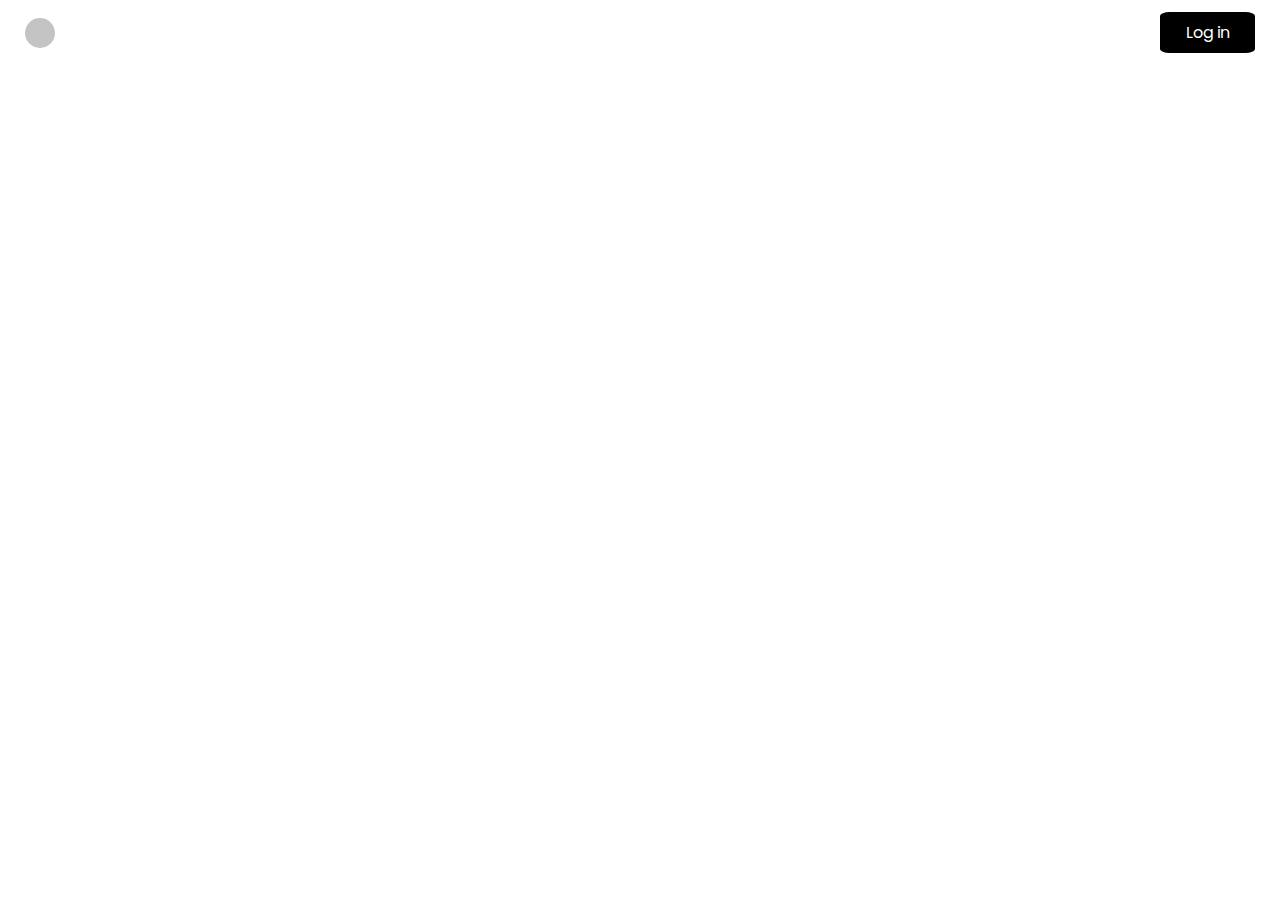
==== index.html @ 386122e3 "Create the header section" ====
<!DOCTYPE html>
<html lang="pt-BR">
<head>
    <meta charset="UTF-8">
    <meta name="viewport" content="width=device-width, initial-scale=1.0">
    <title>SignUp</title>
    <link rel="preconnect" href="https://fonts.googleapis.com">
    <link rel="preconnect" href="https://fonts.gstatic.com" crossorigin>
    <link href="https://fonts.googleapis.com/css2?family=Poppins:wght@200;300;400&display=swap" rel="stylesheet">
    <link rel="stylesheet" href="Css/reset.css">
    <link rel="stylesheet" href="Css/components/Main-Header.css">
    <link rel="stylesheet" href="Css/components/main-section.css">
</head>
<body>
    <header class="Main-Header">
        <div class="sphere">
            <span class="header-sphere"></span>
        </div>
        <a class="Main-button" href="">
            Log in
        </a>
    </header>

    <section class="main-section">
        <section class="description">
            
        </section>
    </section>
</body>
</html>
---- Css/components/Main-Header.css ----
.Main-Header {
    display: flex;
    justify-content: space-between;
    margin: 12px 25px;
}

.Main-Header .header-sphere {
    content: "";
    display: inline-block;
    background-color: #C4C4C4;
    border-radius: 50%;
    height: 30px;
    width: 30px;
}

.sphere {
    display: flex;
    align-items: center;
}

.Main-button {
    cursor: pointer;
    background-color: black;
    color: white;
    padding: 8px 25.5px;
    text-decoration: none;
    border-radius: 10%;
}
---- Css/components/main-section.css ----
.main-section {
    background-color: #1F1F1F;;
}
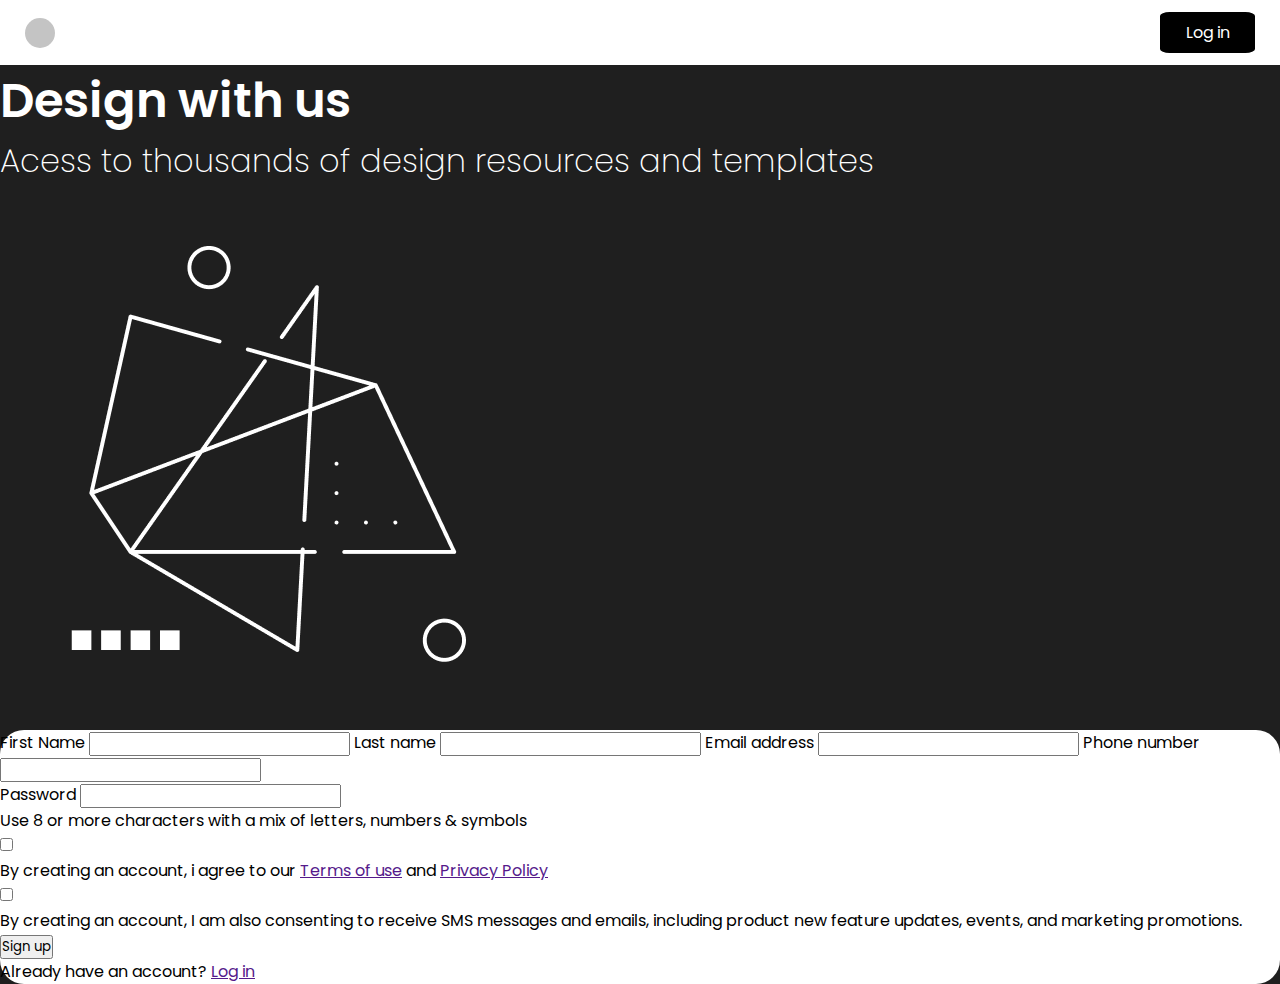
==== commit 122d5435: "Create the sign up section html, and part of description css" ====
--- a/index.html
+++ b/index.html
@@ -10,6 +10,8 @@
     <link rel="stylesheet" href="Css/reset.css">
     <link rel="stylesheet" href="Css/components/Main-Header.css">
     <link rel="stylesheet" href="Css/components/main-section.css">
+    <link rel="stylesheet" href="Css/components/main-title.css">
+    <link rel="stylesheet" href="Css/components/main-form.css">
 </head>
 <body>
     <header class="Main-Header">
@@ -23,7 +25,55 @@
 
     <section class="main-section">
         <section class="description">
-            
+            <h1 class="main-title">Design with us</h1>
+            <h3 class="main-title -second">Acess to thousands of design resources and templates</h3>
+            <figure>
+                <img src="Assets/img/Illustration.png" alt="Illustration">
+            </figure>
+        </section>
+        <section class="main-form">
+            <form action="">
+                <label for="FirNam">First Name</label>
+                <input type="text" name="First name" id="FirNam" required>
+
+                <label for="LasNam">Last name</label>
+                <input type="text" name="Last name" id="LasNam" required>
+
+                <label for="email">Email address</label>
+                <input type="email" name="Email" id="email" required>
+
+                <label for="PhoneNumber">Phone number</label>
+                <input type="tel" name="Last name" id="PhoneNumber" autocomplete="new-password" required>
+
+                <div>
+                    <label for="Password">Password</label>
+                    <input type="password" name="Last name" id="Password" required>
+                    <p>Use 8 or more characters with a mix of letters, numbers & symbols</p>
+                </div>
+                    
+                <div>
+                    <input type="checkbox" name="checkbox" id="checkbox">
+                    <p>
+                        By creating an account, i agree to our 
+                        <a href="">Terms of use</a>
+                        and 
+                        <a href="">Privacy Policy</a>
+                    </p>
+                    
+                </div>
+
+                <div>
+                    <input type="checkbox" name="checkbox" id="checkbox">
+                    <p>By creating an account, I am also consenting to receive SMS 
+                        messages and emails, including product new feature updates, 
+                        events, and marketing promotions.</p>
+                </div>
+
+                <div>
+                    <input type="submit" value="Sign up">
+                    <p>Already have an account? <a href="">Log in</a></p>
+                </div>
+            </form>
         </section>
     </section>
 </body>
--- a/Css/components/main-title.css
+++ b/Css/components/main-title.css
@@ -0,0 +1,10 @@
+.main-title {
+    color: white;
+    font-weight: 600;
+    font-size: 48px;
+}
+
+.main-title.-second {
+    font-size: 32px;
+    font-weight: 200;
+}--- a/Css/components/main-form.css
+++ b/Css/components/main-form.css
@@ -0,0 +1,4 @@
+.main-form {
+    background-color: white;
+    border-radius: 24px;
+}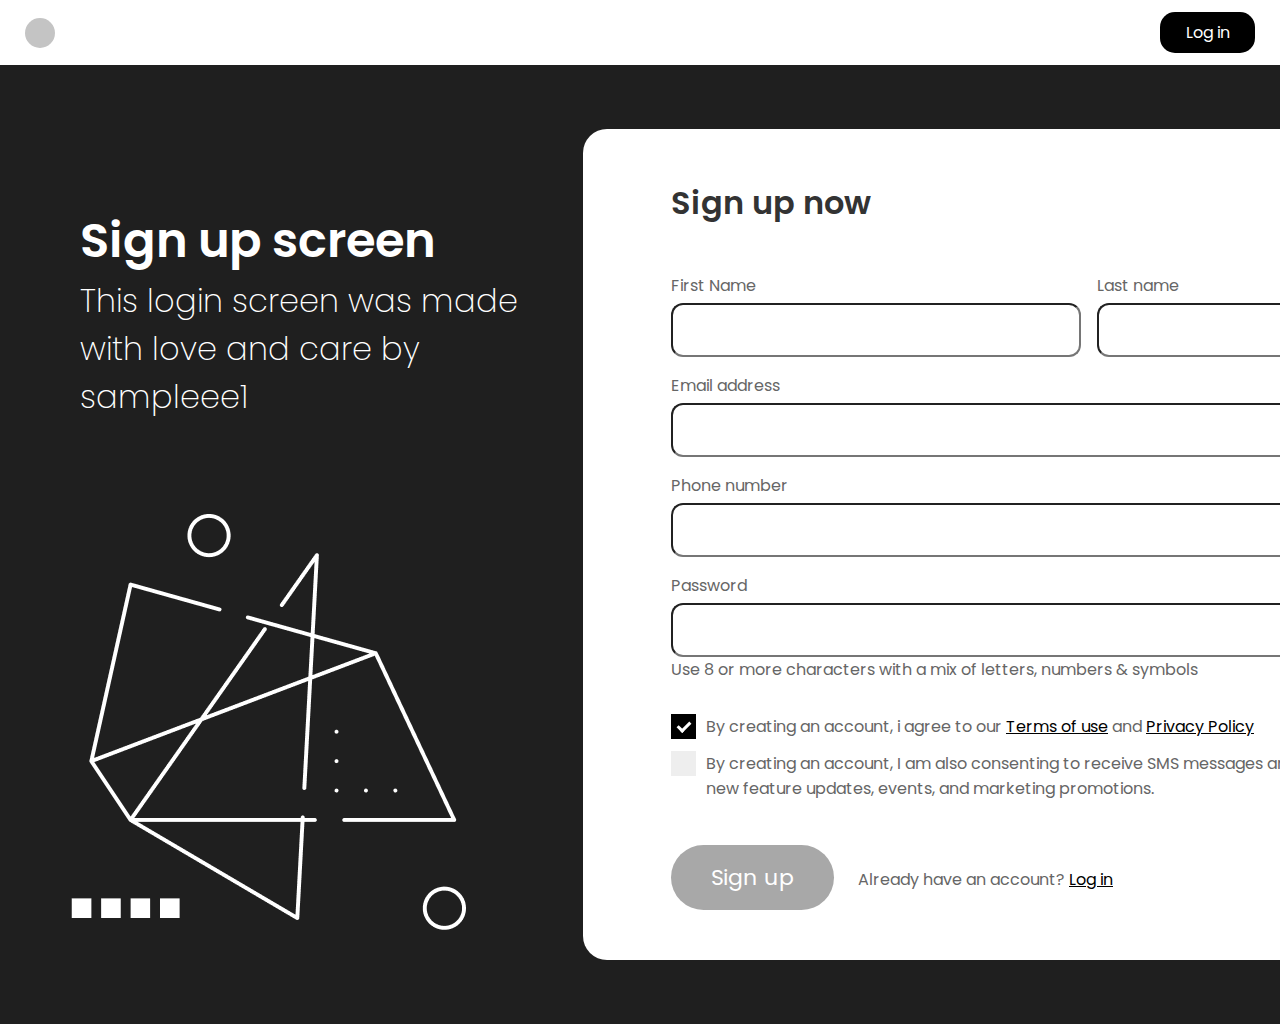
==== commit 0433e203: "Create the Sign-up CSS and stylize all." ====
--- a/index.html
+++ b/index.html
@@ -12,6 +12,7 @@
     <link rel="stylesheet" href="Css/components/main-section.css">
     <link rel="stylesheet" href="Css/components/main-title.css">
     <link rel="stylesheet" href="Css/components/main-form.css">
+    <link rel="stylesheet" href="Css/components/main-button.css">
 </head>
 <body>
     <header class="Main-Header">
@@ -25,53 +26,70 @@
 
     <section class="main-section">
         <section class="description">
-            <h1 class="main-title">Design with us</h1>
-            <h3 class="main-title -second">Acess to thousands of design resources and templates</h3>
+            <div class="description2">
+                <h1 class="main-title">Sign up screen</h1>
+                <h3 class="main-title -h3">This login screen was made with love and care by sampleee1</h3>
+            </div>
             <figure>
                 <img src="Assets/img/Illustration.png" alt="Illustration">
             </figure>
         </section>
+
         <section class="main-form">
             <form action="">
-                <label for="FirNam">First Name</label>
-                <input type="text" name="First name" id="FirNam" required>
+                <h1 class="main-title -second">Sign up now</h1>
 
-                <label for="LasNam">Last name</label>
-                <input type="text" name="Last name" id="LasNam" required>
+                <div class="main-name">
+                    <div class="components">
+                        <label for="FirNam">First Name</label>
+                        <input type="text" name="First name" id="FirNam" required>
+                    </div>
 
-                <label for="email">Email address</label>
-                <input type="email" name="Email" id="email" required>
+                    <div class="components">
+                        <label for="LasNam">Last name</label>
+                        <input type="text" name="Last name" id="LasNam" required>
+                    </div>
+                </div>
 
-                <label for="PhoneNumber">Phone number</label>
-                <input type="tel" name="Last name" id="PhoneNumber" autocomplete="new-password" required>
+                <div class="components">
+                    <label for="email">Email address</label>
+                    <input type="email" name="Email" id="email" required>
+                </div>
+                
+                <div class="components">
+                    <label for="PhoneNumber">Phone number</label>
+                    <input type="tel" name="Last name" id="PhoneNumber" autocomplete="new-password" required>
+                </div>
 
-                <div>
+                <div class="components">
                     <label for="Password">Password</label>
                     <input type="password" name="Last name" id="Password" required>
-                    <p>Use 8 or more characters with a mix of letters, numbers & symbols</p>
                 </div>
+                <p> Use 8 or more characters with a mix of letters, numbers & symbols</p>
                     
-                <div>
-                    <input type="checkbox" name="checkbox" id="checkbox">
-                    <p>
-                        By creating an account, i agree to our 
-                        <a href="">Terms of use</a>
-                        and 
-                        <a href="">Privacy Policy</a>
-                    </p>
-                    
+                <div class="main-terms">
+
+                    <label class="container">
+                        <input type="checkbox" id="checkbox" checked disabled>
+                            By creating an account, i agree to our 
+                            <a href="behuman.html" target="_blank">Terms of use</a>
+                            and 
+                            <a href="Privacy-policy.html" target="_blank">Privacy Policy</a>
+                        <span class="checkmark"></span>
+                    </label>
+
+                    <label class="container">
+                        <input type="checkbox" id="checkbox" required>
+                        By creating an account, I am also consenting to receive SMS 
+                        messages and emails, including product new feature updates, 
+                        events, and marketing promotions.
+                        <span class="checkmark"></span>
+                    </label>
                 </div>
 
-                <div>
-                    <input type="checkbox" name="checkbox" id="checkbox">
-                    <p>By creating an account, I am also consenting to receive SMS 
-                        messages and emails, including product new feature updates, 
-                        events, and marketing promotions.</p>
-                </div>
-
-                <div>
-                    <input type="submit" value="Sign up">
-                    <p>Already have an account? <a href="">Log in</a></p>
+                <div class="main-submit">
+                    <input class="Main-button -submit" type="submit" value="Sign up">
+                    <p> Already have an account? <a href="">Log in</a></p>
                 </div>
             </form>
         </section>
--- a/Css/components/Main-Header.css
+++ b/Css/components/Main-Header.css
@@ -16,13 +16,4 @@
 .sphere {
     display: flex;
     align-items: center;
-}
-
-.Main-button {
-    cursor: pointer;
-    background-color: black;
-    color: white;
-    padding: 8px 25.5px;
-    text-decoration: none;
-    border-radius: 10%;
 }--- a/Css/components/main-section.css
+++ b/Css/components/main-section.css
@@ -1,3 +1,17 @@
 .main-section {
+    display: flex;
     background-color: #1F1F1F;;
+    justify-content: space-between;
+}
+
+.main-section .description {
+    display: flex;
+    flex-direction: column;
+    justify-content: center;
+}
+
+.main-section  .description2 {
+    margin-top: 114px;
+    margin-left: 80px;
+    margin-bottom: 32px;
 }--- a/Css/components/main-title.css
+++ b/Css/components/main-title.css
@@ -4,7 +4,13 @@
     font-size: 48px;
 }
 
+.main-title.-h3 {
+    font-size: 32px;
+    font-weight: 200;
+}
+
 .main-title.-second {
     font-size: 32px;
-    font-weight: 200;
+    color: #333;
+    margin-bottom: 30px;
 }--- a/Css/components/main-form.css
+++ b/Css/components/main-form.css
@@ -1,4 +1,99 @@
 .main-form {
     background-color: white;
     border-radius: 24px;
+    margin: 64px 45px;
+    padding: 50px 88px;
+}
+
+.main-form .main-name {
+    display: flex;
+    gap: 16px;
+}
+
+.main-form .components {
+    display: flex;
+    row-gap: 5px;
+    flex-direction: column;
+    margin-top: 16px;
+}
+
+.main-form .components input {
+    padding: 0 10px;
+    height: 50px;
+    font-size: 20px;
+    border-radius: 12px;
+
+}
+
+.main-form .main-terms {
+    margin: 32px 0;
+}
+
+.main-form a {
+    color: black;
+}
+
+.main-form .main-terms .container {
+    display: block;
+    position: relative;
+    padding-left: 35px;
+    padding-bottom: 12px;
+    cursor: pointer;
+    -webkit-user-select: none;
+    -moz-user-select: none;
+    -ms-user-select: none;
+    user-select: none;
+}
+
+.main-form .main-terms .container input {
+    position: absolute;
+    opacity: 0;
+    cursor: pointer;
+    width: 0;
+    height: 0;
+}
+
+.main-form .main-terms .container .checkmark {
+    position: absolute;
+    top: 0;
+    left: 0;
+    height: 25px;
+    width: 25px;
+    background-color: #eee;
+}
+
+.main-form .main-terms .container:hover input ~ .checkmark {
+    background-color: #ccc;
+}
+
+.main-form .main-terms .container input:checked ~ .checkmark {
+    background-color: black;
+}
+
+.main-form .main-terms .container .checkmark::after {
+    content: "";
+    position: relative;
+    display: none;
+}
+
+.main-form .main-terms .container input:checked ~ .checkmark::after {
+    display: block;
+}
+
+.container .checkmark:after {
+    border: solid white;
+    left: 9px;
+    top: 5px;
+    width: 5px;
+    height: 10px;
+    border-width: 0 3px 3px 0;
+    -webkit-transform: rotate(45deg);
+    -ms-transform: rotate(45deg);
+    transform: rotate(45deg);
+}
+
+.main-form .main-submit {
+    display: flex;
+    align-items: baseline;
+    gap: 24px;
 }--- a/Css/components/main-button.css
+++ b/Css/components/main-button.css
@@ -0,0 +1,21 @@
+.Main-button {
+    cursor: pointer;
+    background-color: black;
+    color: white;
+    padding: 8px 25.5px;
+    text-decoration: none;
+    border-radius: 15px;
+}
+
+.Main-button.-submit {
+    padding: 16px 40px;
+    font-size: 22px;
+    background-color: #a8a8a8;
+    border: none;
+    border-radius: 40px;
+}
+
+.Main-button.-submit:hover {
+    transition: all 0.5s;
+    background-color: black;
+}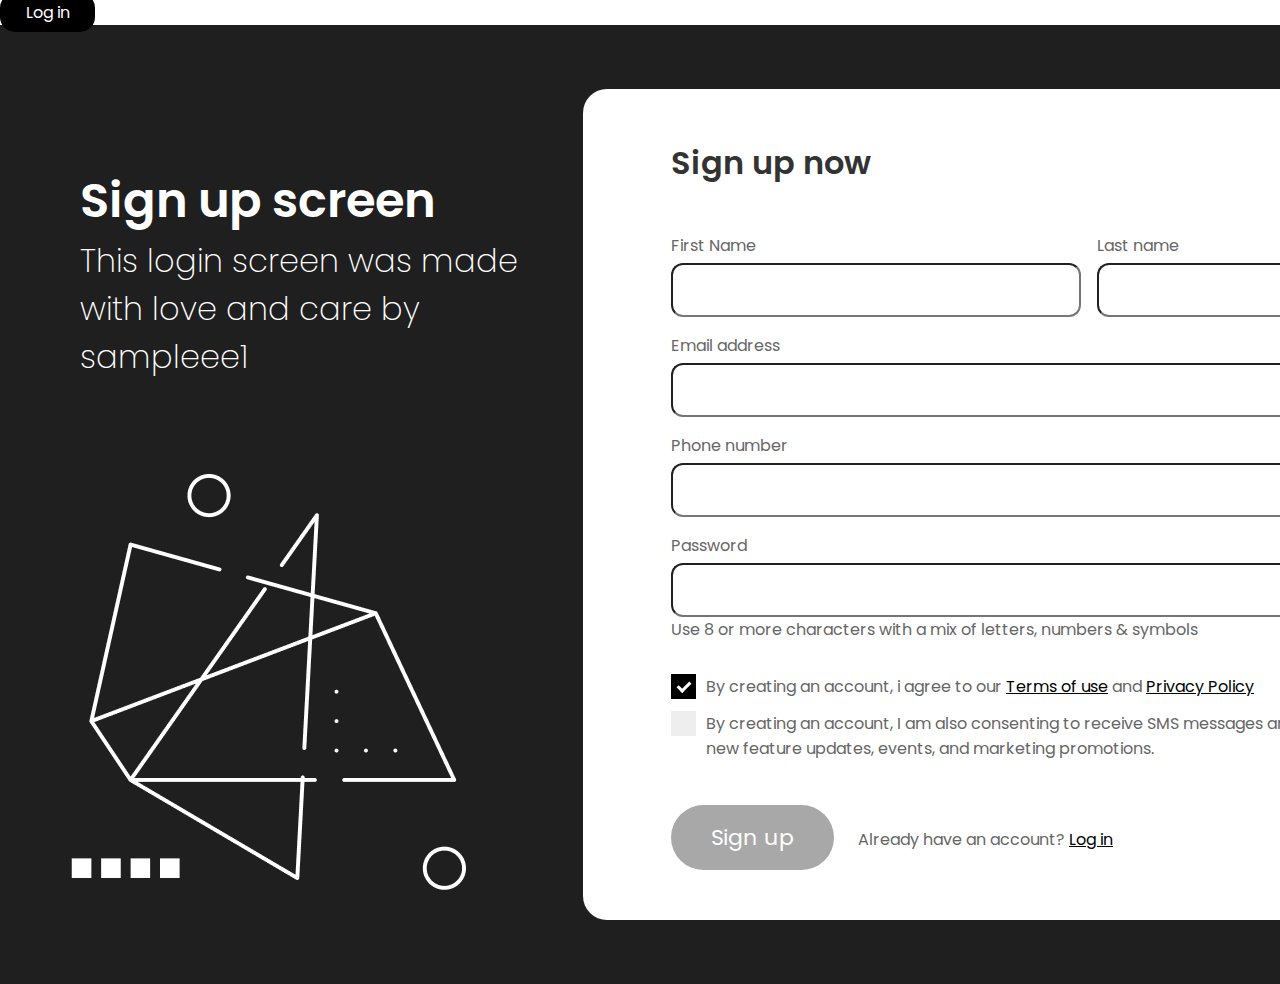
==== commit b6d17025: "Refactor the header component" ====
--- a/index.html
+++ b/index.html
@@ -8,16 +8,16 @@
     <link rel="preconnect" href="https://fonts.gstatic.com" crossorigin>
     <link href="https://fonts.googleapis.com/css2?family=Poppins:wght@200;300;400&display=swap" rel="stylesheet">
     <link rel="stylesheet" href="Css/reset.css">
-    <link rel="stylesheet" href="Css/components/Main-Header.css">
+    <link rel="stylesheet" href="Css/components/main-header.css">
     <link rel="stylesheet" href="Css/components/main-section.css">
     <link rel="stylesheet" href="Css/components/main-title.css">
     <link rel="stylesheet" href="Css/components/main-form.css">
     <link rel="stylesheet" href="Css/components/main-button.css">
 </head>
 <body>
-    <header class="Main-Header">
-        <div class="sphere">
-            <span class="header-sphere"></span>
+    <header class="main-header">
+        <div class="header-sphere">
+            <span class="sphere"></span>
         </div>
         <a class="Main-button" href="">
             Log in
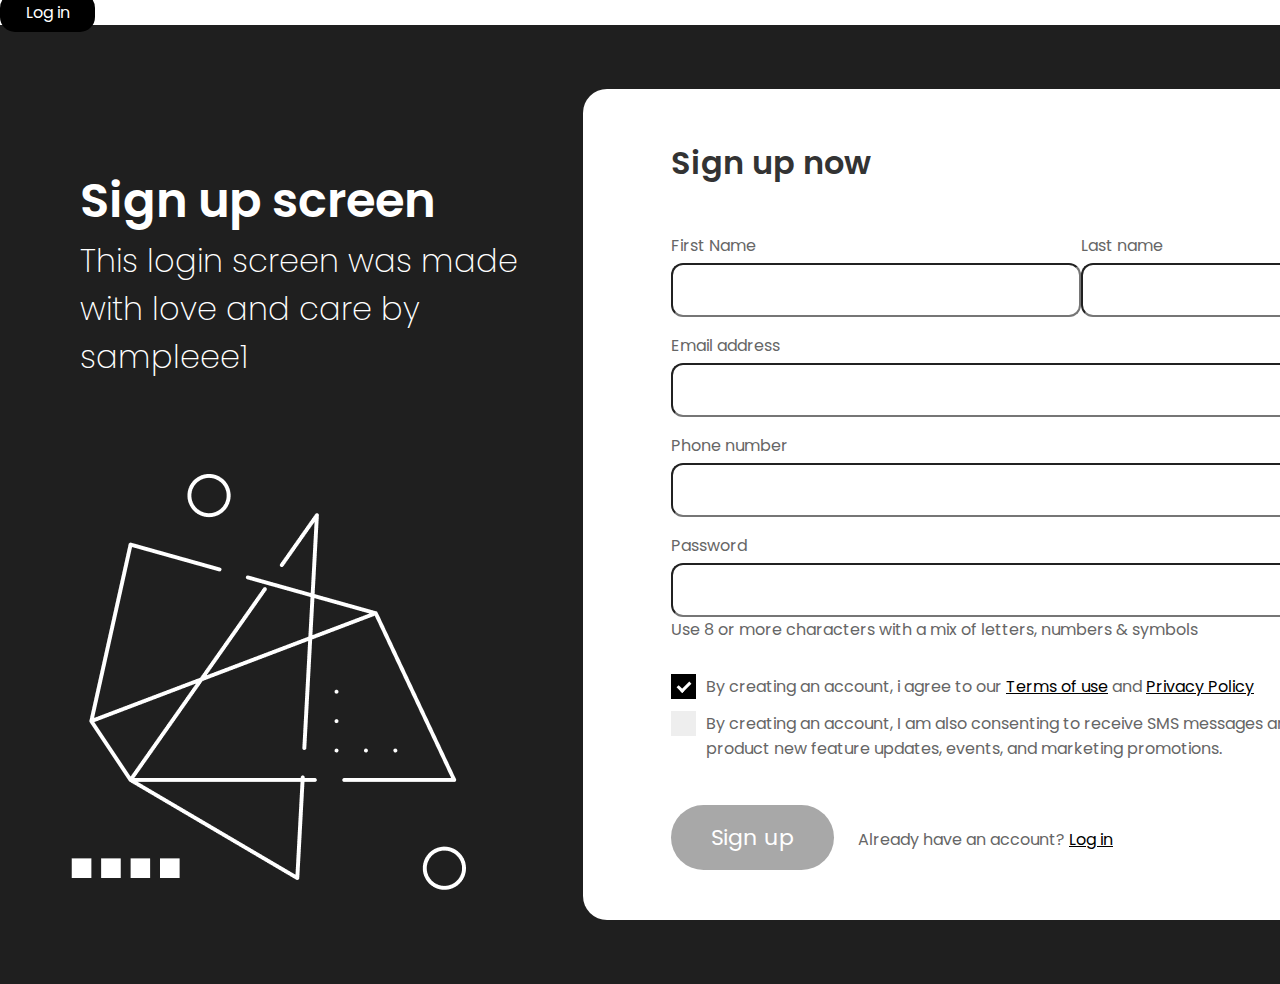
==== commit 41064bfb: "Create restrictions for filling out the form" ====
--- a/index.html
+++ b/index.html
@@ -13,6 +13,7 @@
     <link rel="stylesheet" href="Css/components/main-title.css">
     <link rel="stylesheet" href="Css/components/main-form.css">
     <link rel="stylesheet" href="Css/components/main-button.css">
+    <script src="js/script.js" defer></script>
 </head>
 <body>
     <header class="main-header">
@@ -26,13 +27,16 @@
 
     <section class="main-section">
         <section class="description">
-            <div class="description2">
+
+            <article class="paragraph">
                 <h1 class="main-title">Sign up screen</h1>
                 <h3 class="main-title -h3">This login screen was made with love and care by sampleee1</h3>
-            </div>
+            </article>
+
             <figure>
                 <img src="Assets/img/Illustration.png" alt="Illustration">
             </figure>
+
         </section>
 
         <section class="main-form">
@@ -42,12 +46,12 @@
                 <div class="main-name">
                     <div class="components">
                         <label for="FirNam">First Name</label>
-                        <input type="text" name="First name" id="FirNam" required>
+                        <input type="text" name="First name" id="name" required>
                     </div>
 
                     <div class="components">
                         <label for="LasNam">Last name</label>
-                        <input type="text" name="Last name" id="LasNam" required>
+                        <input type="text" name="Last name" id="name2" required>
                     </div>
                 </div>
 
@@ -58,12 +62,12 @@
                 
                 <div class="components">
                     <label for="PhoneNumber">Phone number</label>
-                    <input type="tel" name="Last name" id="PhoneNumber" autocomplete="new-password" required>
+                    <input type="tel" id="PhoneNumber" required>
                 </div>
 
                 <div class="components">
                     <label for="Password">Password</label>
-                    <input type="password" name="Last name" id="Password" required>
+                    <input type="password" id="Password" required>
                 </div>
                 <p> Use 8 or more characters with a mix of letters, numbers & symbols</p>
                     
@@ -79,7 +83,7 @@
                     </label>
 
                     <label class="container">
-                        <input type="checkbox" id="checkbox" required>
+                        <input type="checkbox" id="checkbox">
                         By creating an account, I am also consenting to receive SMS 
                         messages and emails, including product new feature updates, 
                         events, and marketing promotions.
--- a/Css/components/main-section.css
+++ b/Css/components/main-section.css
@@ -10,7 +10,7 @@
     justify-content: center;
 }
 
-.main-section  .description2 {
+.main-section .description .paragraph {
     margin-top: 114px;
     margin-left: 80px;
     margin-bottom: 32px;
--- a/Css/components/main-form.css
+++ b/Css/components/main-form.css
@@ -7,7 +7,7 @@
 
 .main-form .main-name {
     display: flex;
-    gap: 16px;
+    justify-content: space-between;
 }
 
 .main-form .components {
@@ -22,7 +22,6 @@
     height: 50px;
     font-size: 20px;
     border-radius: 12px;
-
 }
 
 .main-form .main-terms {
--- a/Css/components/main-button.css
+++ b/Css/components/main-button.css
@@ -13,6 +13,7 @@
     background-color: #a8a8a8;
     border: none;
     border-radius: 40px;
+    transition: all 0.5s;
 }
 
 .Main-button.-submit:hover {
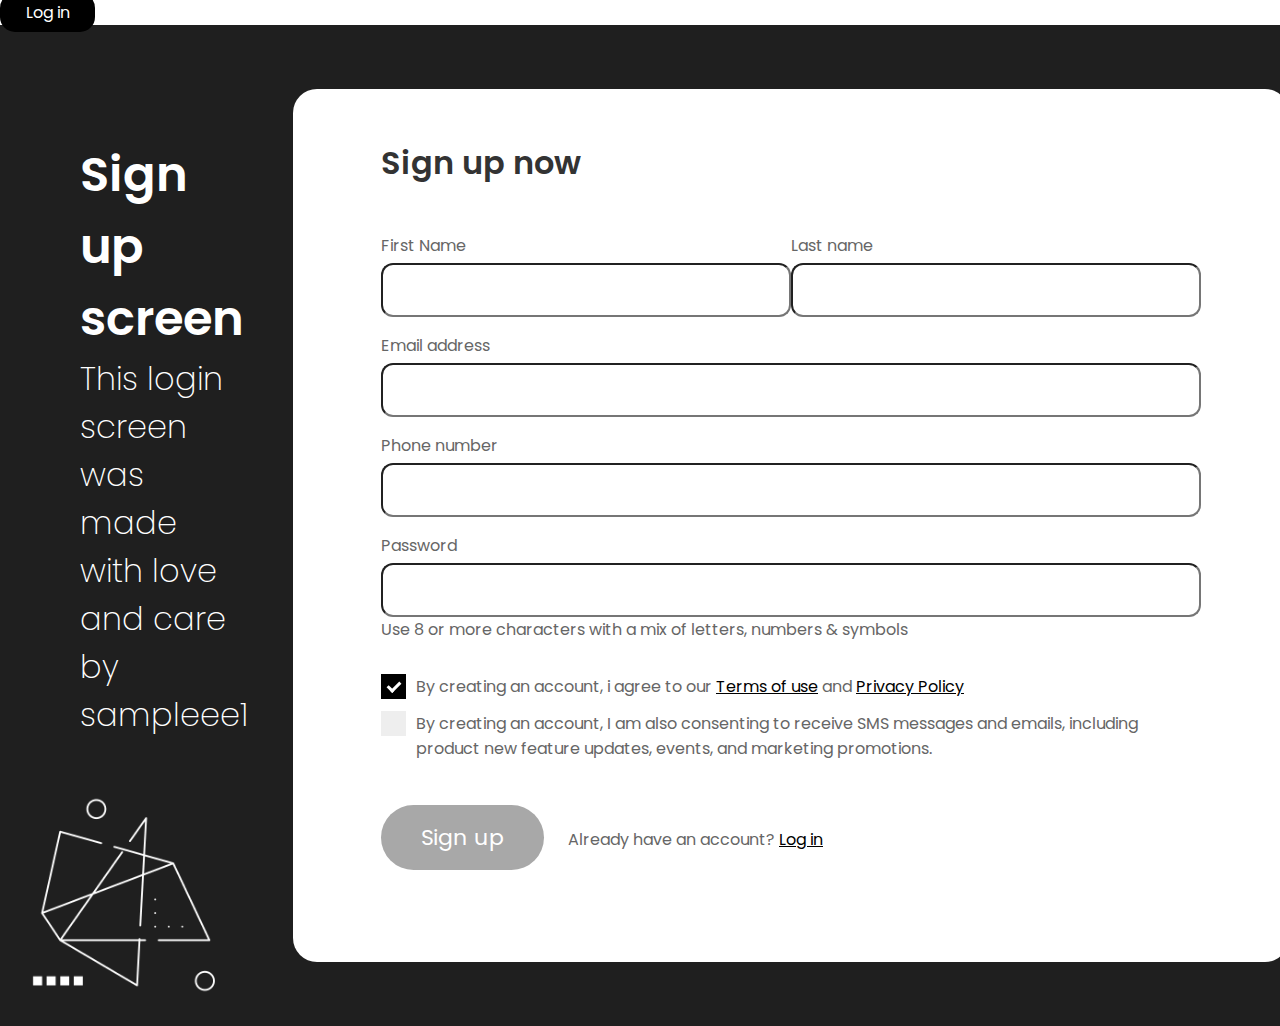
==== commit e58a9003: "Create the media query" ====
--- a/index.html
+++ b/index.html
@@ -33,9 +33,9 @@
                 <h3 class="main-title -h3">This login screen was made with love and care by sampleee1</h3>
             </article>
 
-            <figure>
-                <img src="Assets/img/Illustration.png" alt="Illustration">
-            </figure>
+                <figure>
+                    <img src="Assets/img/Illustration.png" width="100%" alt="Illustration">
+                </figure>
 
         </section>
 
--- a/Css/components/main-section.css
+++ b/Css/components/main-section.css
@@ -14,4 +14,46 @@
     margin-top: 114px;
     margin-left: 80px;
     margin-bottom: 32px;
+}
+
+@media screen and (max-width: 768px) {
+    .main-section {
+        display: block;
+    }
+
+    .main-section .description, h1, h3 {
+        display: flex;
+        justify-content: center;
+        align-items: center;
+        text-align: center;
+    }
+
+    .main-section .description .paragraph {
+        margin-left: 0;
+    }
+
+    .main-section .main-form {
+        margin: 5px 20px 0 20px;
+    }
+
+    .main-section .main-form .main-name {
+        display: block;
+    }
+}
+
+@media screen and (max-width: 540px) {
+    .main-section .main-form .main-title.-second {
+        font-size: 25px;
+    }
+
+    .main-section .main-form {
+        margin: 5px 10px 0 10px;
+        padding-left: 15px;
+        padding-right: 15px;
+    }
+
+    .main-section .main-submit {
+        display: block !important;
+        align-items: normal;
+    }
 }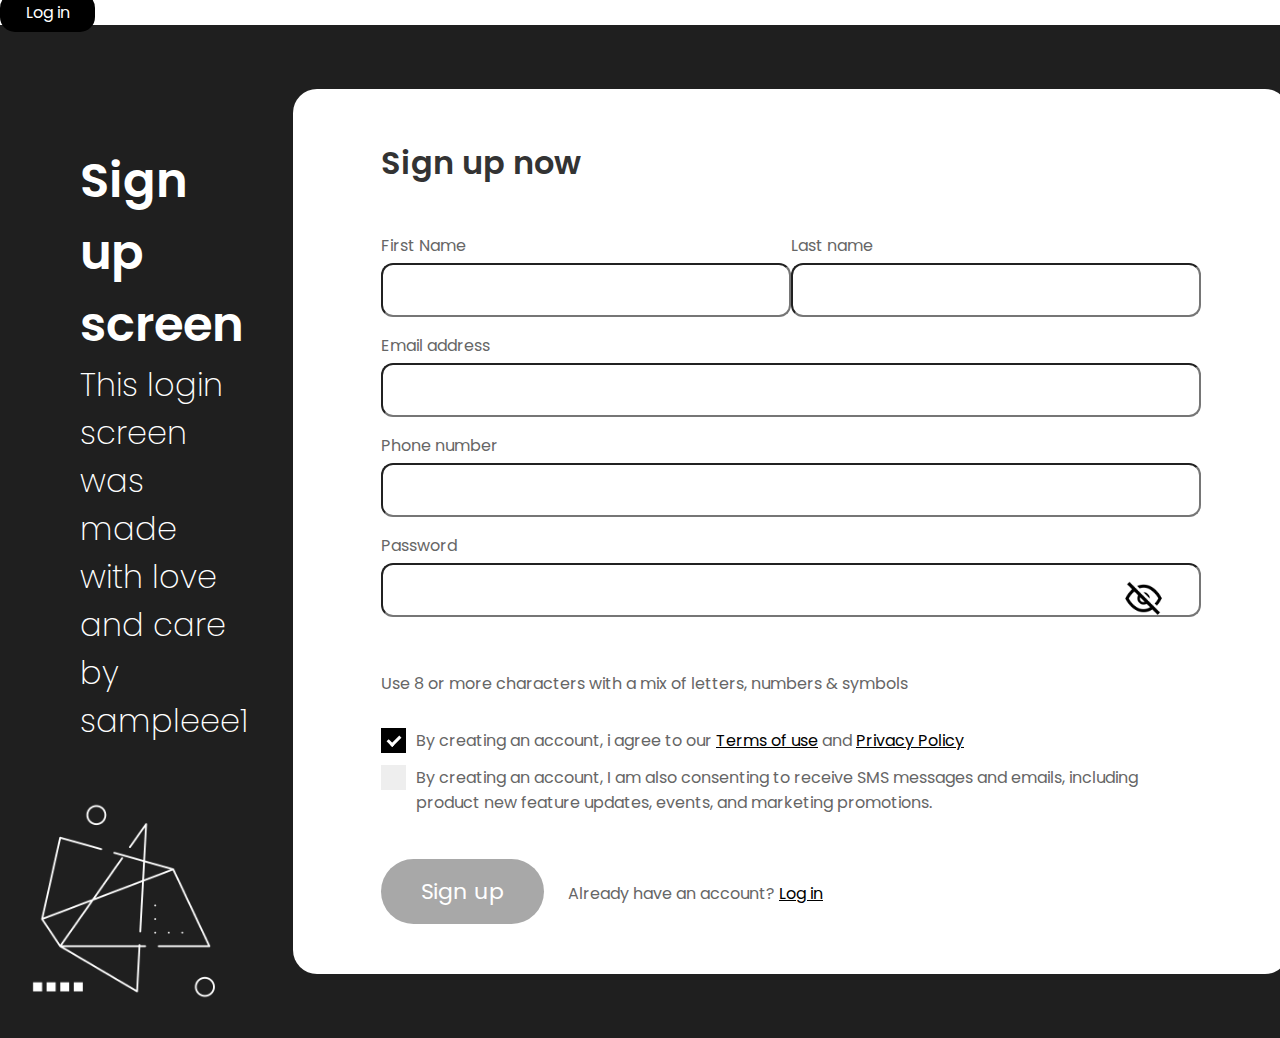
==== commit c71bd0ad: "Create the show and hide password function" ====
--- a/index.html
+++ b/index.html
@@ -68,6 +68,7 @@
                 <div class="components">
                     <label for="Password">Password</label>
                     <input type="password" id="Password" required>
+                    <img class="toggle" src="Assets/img/hide.png" width="6%" alt="hide">
                 </div>
                 <p> Use 8 or more characters with a mix of letters, numbers & symbols</p>
                     
--- a/Css/components/main-form.css
+++ b/Css/components/main-form.css
@@ -24,6 +24,13 @@
     border-radius: 12px;
 }
 
+.main-form .components img {
+    position: relative;
+    bottom: 48px;
+    left: 90%;
+    right: 20px;
+    cursor: pointer;
+}
 .main-form .main-terms {
     margin: 32px 0;
 }
